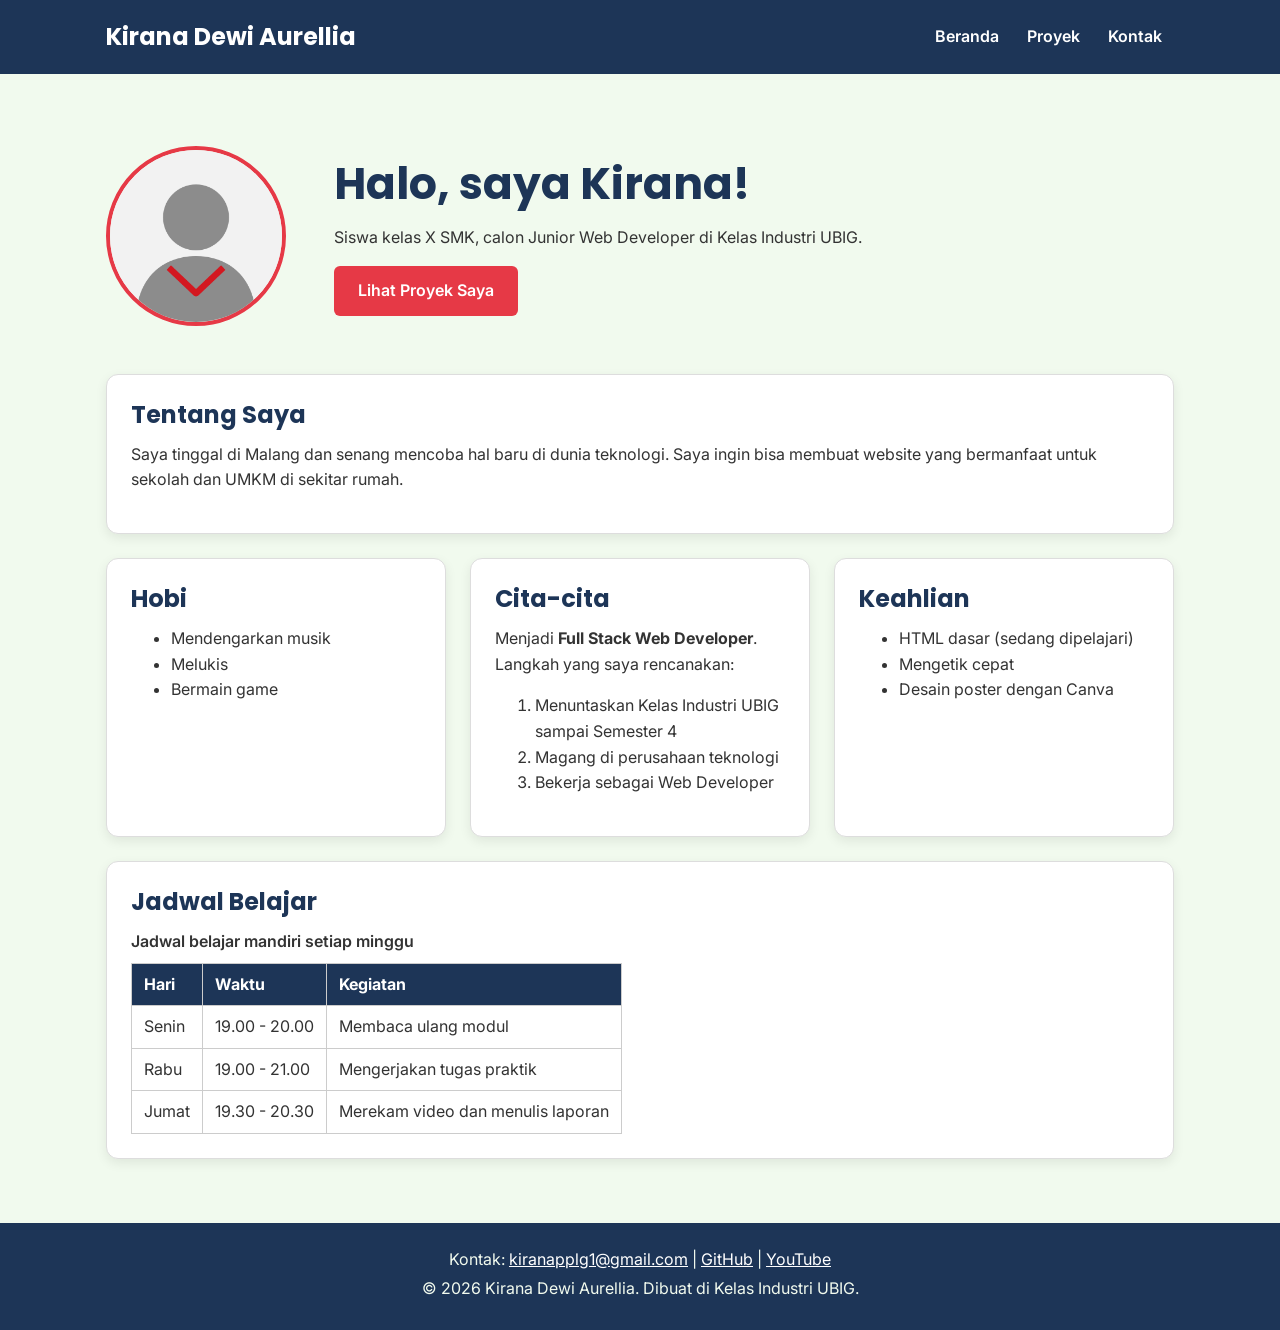
==== index.html @ 0f93162a "feat: menambahkan html pertama" ====
<!DOCTYPE html>
<html lang="id">
<head>
  <meta charset="UTF-8">
  <meta name="viewport" content="width=device-width, initial-scale=1.0">
  <title>Kirana Dewi Aurellia | Beranda</title>
  <link rel="preconnect" href="https://fonts.googleapis.com">
  <link rel="preconnect" href="https://fonts.gstatic.com" crossorigin>
  <link href="https://fonts.googleapis.com/css2?family=Inter:wght@400;600&family=Poppins:wght@600;700&display=swap" rel="stylesheet">
  <link rel="stylesheet" href="css/style.css">
</head>
<body>
  <header>
    <div class="container navbar">
      <h1>Kirana Dewi Aurellia</h1>
      <nav class="menu-laptop">
        <ul>
          <li><a href="index.html">Beranda</a></li>
          <li><a href="proyek.html">Proyek</a></li>
          <li><a href="kontak.html">Kontak</a></li>
        </ul>
      </nav>
      <!-- Tantangan: menu ponsel yang bisa dibuka-tutup -->
      <details class="menu-ponsel">
        <summary>Menu</summary>
        <nav>
          <ul>
            <li><a href="index.html">Beranda</a></li>
            <li><a href="proyek.html">Proyek</a></li>
            <li><a href="kontak.html">Kontak</a></li>
          </ul>
        </nav>
      </details>
    </div>
  </header>

  <main>
    <div class="container">
      <section class="hero">
        <img src="img/foto-profil.png" alt="Foto profil Kirana Dewi Aurellia" width="180">
        <div>
          <h2>Halo, saya Kirana!</h2>
          <p>Siswa kelas X SMK, calon Junior Web Developer di Kelas Industri UBIG.</p>
          <a href="proyek.html" class="tombol">Lihat Proyek Saya</a>
        </div>
      </section>

      <section class="kartu">
        <h2>Tentang Saya</h2>
        <p>Saya tinggal di Malang dan senang mencoba hal baru di dunia teknologi. Saya ingin bisa membuat website yang bermanfaat untuk sekolah dan UMKM di sekitar rumah.</p>
      </section>

      <div class="daftar-kartu">
        <section class="kartu">
          <h2>Hobi</h2>
          <ul>
            <li>Mendengarkan musik</li>
            <li>Melukis</li>
            <li>Bermain game</li>
          </ul>
        </section>

        <section class="kartu">
          <h2>Cita-cita</h2>
          <p>Menjadi <strong>Full Stack Web Developer</strong>. Langkah yang saya rencanakan:</p>
          <ol>
            <li>Menuntaskan Kelas Industri UBIG sampai Semester 4</li>
            <li>Magang di perusahaan teknologi</li>
            <li>Bekerja sebagai Web Developer</li>
          </ol>
        </section>

        <section class="kartu">
          <h2>Keahlian</h2>
          <ul>
            <li>HTML dasar (sedang dipelajari)</li>
            <li>Mengetik cepat</li>
            <li>Desain poster dengan Canva</li>
          </ul>
        </section>
      </div>

      <section class="kartu">
        <h2>Jadwal Belajar</h2>
        <table>
          <caption>Jadwal belajar mandiri setiap minggu</caption>
          <thead>
            <tr>
              <th>Hari</th>
              <th>Waktu</th>
              <th>Kegiatan</th>
            </tr>
          </thead>
          <tbody>
            <tr>
              <td>Senin</td>
              <td>19.00 - 20.00</td>
              <td>Membaca ulang modul</td>
            </tr>
            <tr>
              <td>Rabu</td>
              <td>19.00 - 21.00</td>
              <td>Mengerjakan tugas praktik</td>
            </tr>
            <tr>
              <td>Jumat</td>
              <td>19.30 - 20.30</td>
              <td>Merekam video dan menulis laporan</td>
            </tr>
          </tbody>
        </table>
      </section>
    </div>
  </main>

  <footer>
    <p>Kontak: <a href="mailto:kiranapplg1@gmail.com">kiranapplg1@gmail.com</a> |
      <a href="https://github.com/" target="_blank">GitHub</a> |
      <a href="https://www.youtube.com/" target="_blank">YouTube</a></p>
    <p>&copy; 2026 Kirana Dewi Aurellia. Dibuat di Kelas Industri UBIG.</p>
  </footer>
</body>
</html>
---- css/style.css ----
/* Gaya portofolio Andi Pratama
   Palet: #1D3557 (utama), #E63946 (aksen), #F1FAEE (latar)
   Huruf: Poppins (judul), Inter (isi)
   Tata letak: mobile first, titik ubah 768px (tablet) dan 1024px (laptop) */

/* 1. Reset */
* {
  box-sizing: border-box;
  margin: 0;
}

img {
  max-width: 100%;
  height: auto;
}

/* 2. Dasar halaman: warna dan huruf */
body {
  font-family: "Inter", Arial, sans-serif;
  font-size: 1rem;
  line-height: 1.6;
  color: #333333;
  background-color: #F1FAEE;
}

h1, h2, h3 {
  font-family: "Poppins", Arial, sans-serif;
  color: #1D3557;
  line-height: 1.3;
}

h2 {
  margin-bottom: 0.75rem;
}

p, ul, ol {
  margin-bottom: 1rem;
}

a {
  color: #E63946;
}

/* 3. Wadah, header, dan menu */
.container {
  max-width: 1100px;
  margin: 0 auto;
  padding: 0 1rem;
}

header {
  background-color: #1D3557;
  color: #FFFFFF;
  padding: 1rem 0;
}

header h1 {
  color: #FFFFFF;
  font-size: 1.5rem;
}

.navbar {
  display: flex;
  flex-wrap: wrap;
  justify-content: space-between;
  align-items: center;
  gap: 0.5rem;
}

nav ul {
  display: flex;
  gap: 0.25rem;
  padding: 0;
  margin: 0;
  list-style: none;
}

nav a {
  display: inline-block;
  padding: 0.5rem 0.75rem;
  border-radius: 6px;
  color: #FFFFFF;
  font-weight: 600;
  text-decoration: none;
}

/* Tantangan: menu ponsel buka-tutup dengan details */
.menu-laptop {
  display: none;
}

.menu-ponsel summary {
  padding: 0.5rem 0.75rem;
  border: 1px solid #FFFFFF;
  border-radius: 6px;
  font-weight: 600;
  cursor: pointer;
}

.menu-ponsel ul {
  flex-direction: column;
  margin-top: 0.5rem;
}

/* 4. Isi utama, hero, dan kartu */
main {
  padding: 1.5rem 0;
}

.hero {
  display: flex;
  flex-direction: column;
  align-items: center;
  gap: 1.5rem;
  padding: 1rem 0 2rem;
  text-align: center;
}

.hero img {
  border: 4px solid #E63946;
  border-radius: 50%;
}

.hero h2 {
  font-size: 2rem;
}

.tombol {
  display: inline-block;
  padding: 0.75rem 1.5rem;
  border-radius: 6px;
  background-color: #E63946;
  color: #FFFFFF;
  font-weight: 600;
  text-decoration: none;
}

.kartu {
  background-color: #FFFFFF;
  padding: 1rem;
  margin-bottom: 1.5rem;
  border: 1px solid #DDDDDD;
  border-radius: 12px;
  box-shadow: 0 4px 12px rgba(0, 0, 0, 0.08);
}

.daftar-kartu {
  display: flex;
  flex-wrap: wrap;
  gap: 1.5rem;
  margin-bottom: 1.5rem;
}

.daftar-kartu .kartu {
  flex: 1 1 280px;
  margin-bottom: 0;
}

article img {
  border-radius: 8px;
  border: 1px solid #DDDDDD;
}

/* 5. Tabel */
table {
  border-collapse: collapse;
}

caption {
  font-weight: 600;
  text-align: left;
  margin-bottom: 0.5rem;
}

th, td {
  border: 1px solid #CCCCCC;
  padding: 0.5rem 0.75rem;
  text-align: left;
}

th {
  background-color: #1D3557;
  color: #FFFFFF;
}

/* 6. Form */
label {
  font-weight: 600;
}

input, select, textarea {
  width: 100%;
  max-width: 22rem;
  padding: 0.6rem;
  margin-top: 0.25rem;
  border: 1px solid #CCCCCC;
  border-radius: 6px;
  font-family: inherit;
  font-size: 1rem;
}

button {
  padding: 0.75rem 1.5rem;
  border: none;
  border-radius: 6px;
  background-color: #E63946;
  color: #FFFFFF;
  font-family: inherit;
  font-size: 1rem;
  font-weight: 600;
  cursor: pointer;
}

/* 7. Footer */
footer {
  background-color: #1D3557;
  color: #F1FAEE;
  text-align: center;
  padding: 1.5rem;
}

footer p {
  margin-bottom: 0.25rem;
}

footer a {
  color: #FFFFFF;
}

/* 8. Tablet: lebar layar 768px ke atas */
@media (min-width: 768px) {
  .menu-laptop {
    display: block;
  }

  .menu-ponsel {
    display: none;
  }

  .hero {
    flex-direction: row;
    padding: 2rem 0 3rem;
    text-align: left;
  }

  .kartu {
    padding: 1.5rem;
  }
}

/* 9. Laptop: lebar layar 1024px ke atas */
@media (min-width: 1024px) {
  main {
    padding: 2.5rem 0;
  }

  .hero {
    gap: 3rem;
  }

  .hero h2 {
    font-size: 2.75rem;
  }
}
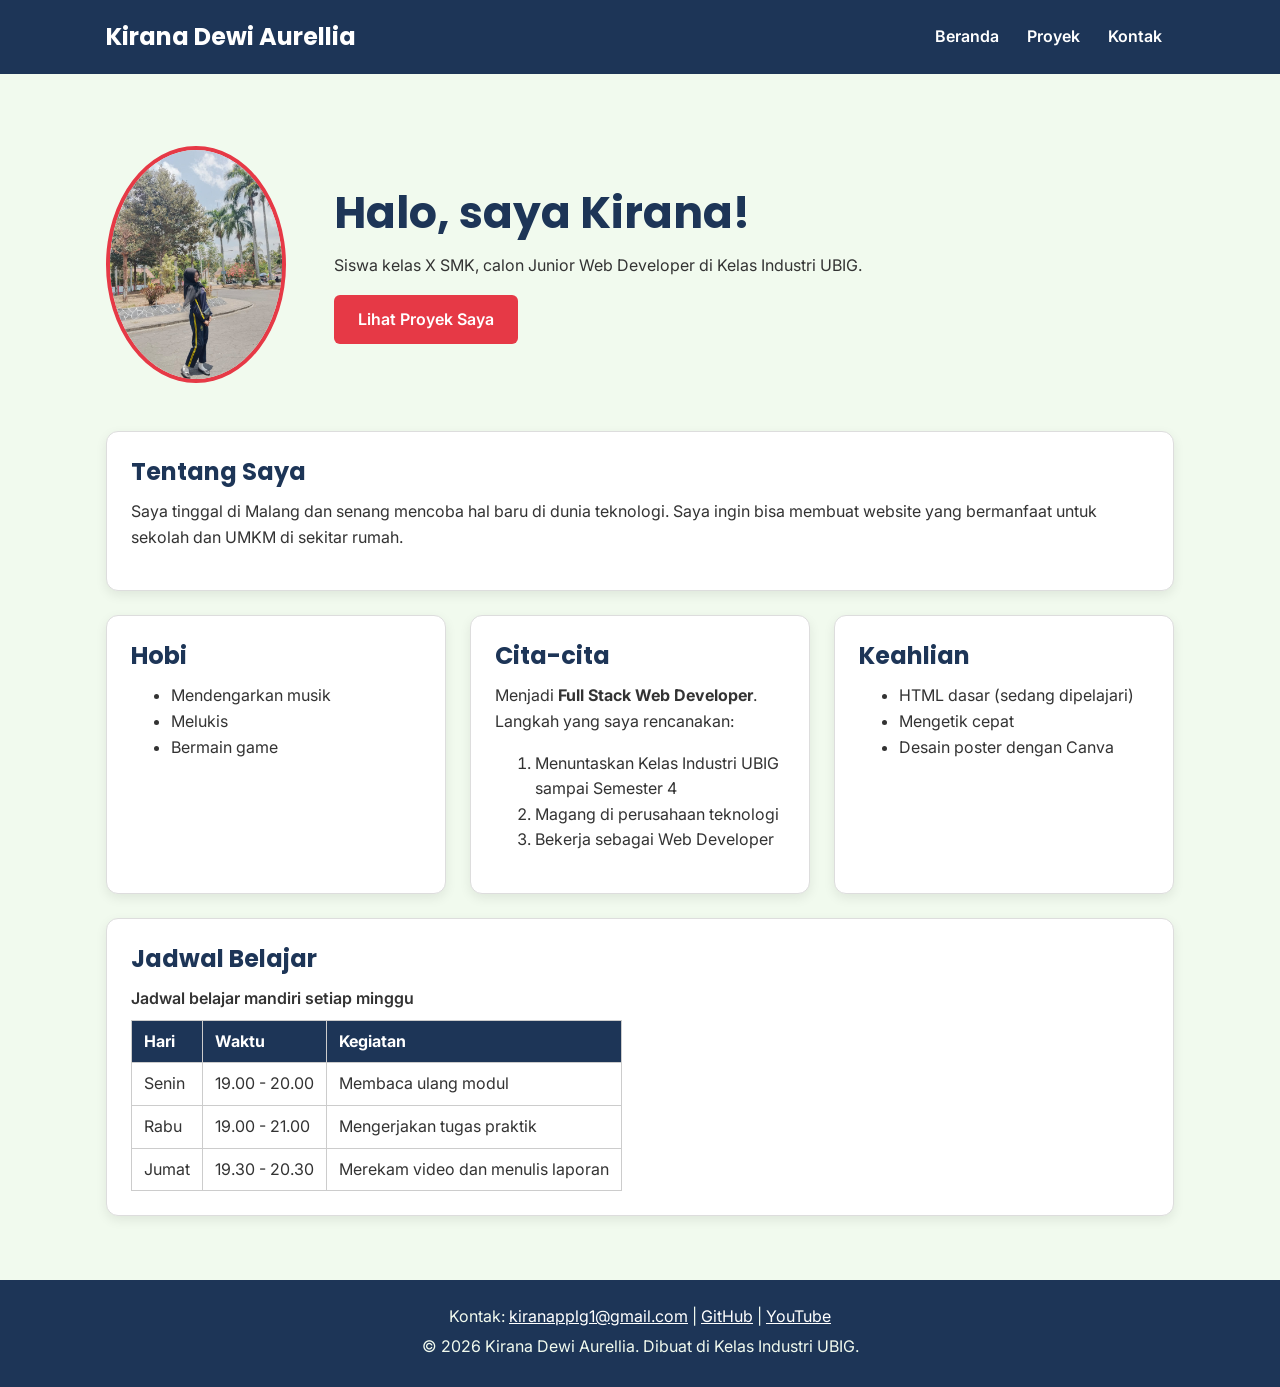
==== commit 0c4327f5: "selesai tugas rumah" ====
--- a/index.html
+++ b/index.html
@@ -4,7 +4,7 @@
   <meta charset="UTF-8">
   <meta name="viewport" content="width=device-width, initial-scale=1.0">
   <title>Kirana Dewi Aurellia | Beranda</title>
-  <link rel="preconnect" href="https://fonts.googleapis.com">
+  <link rel="preconnect" href="https://fm onts.googleapis.com">
   <link rel="preconnect" href="https://fonts.gstatic.com" crossorigin>
   <link href="https://fonts.googleapis.com/css2?family=Inter:wght@400;600&family=Poppins:wght@600;700&display=swap" rel="stylesheet">
   <link rel="stylesheet" href="css/style.css">
@@ -37,7 +37,7 @@
   <main>
     <div class="container">
       <section class="hero">
-        <img src="img/foto-profil.png" alt="Foto profil Kirana Dewi Aurellia" width="180">
+        <img src="img/foto.jpeg" alt="Foto profil Kirana Dewi Aurellia" width="180">
         <div>
           <h2>Halo, saya Kirana!</h2>
           <p>Siswa kelas X SMK, calon Junior Web Developer di Kelas Industri UBIG.</p>
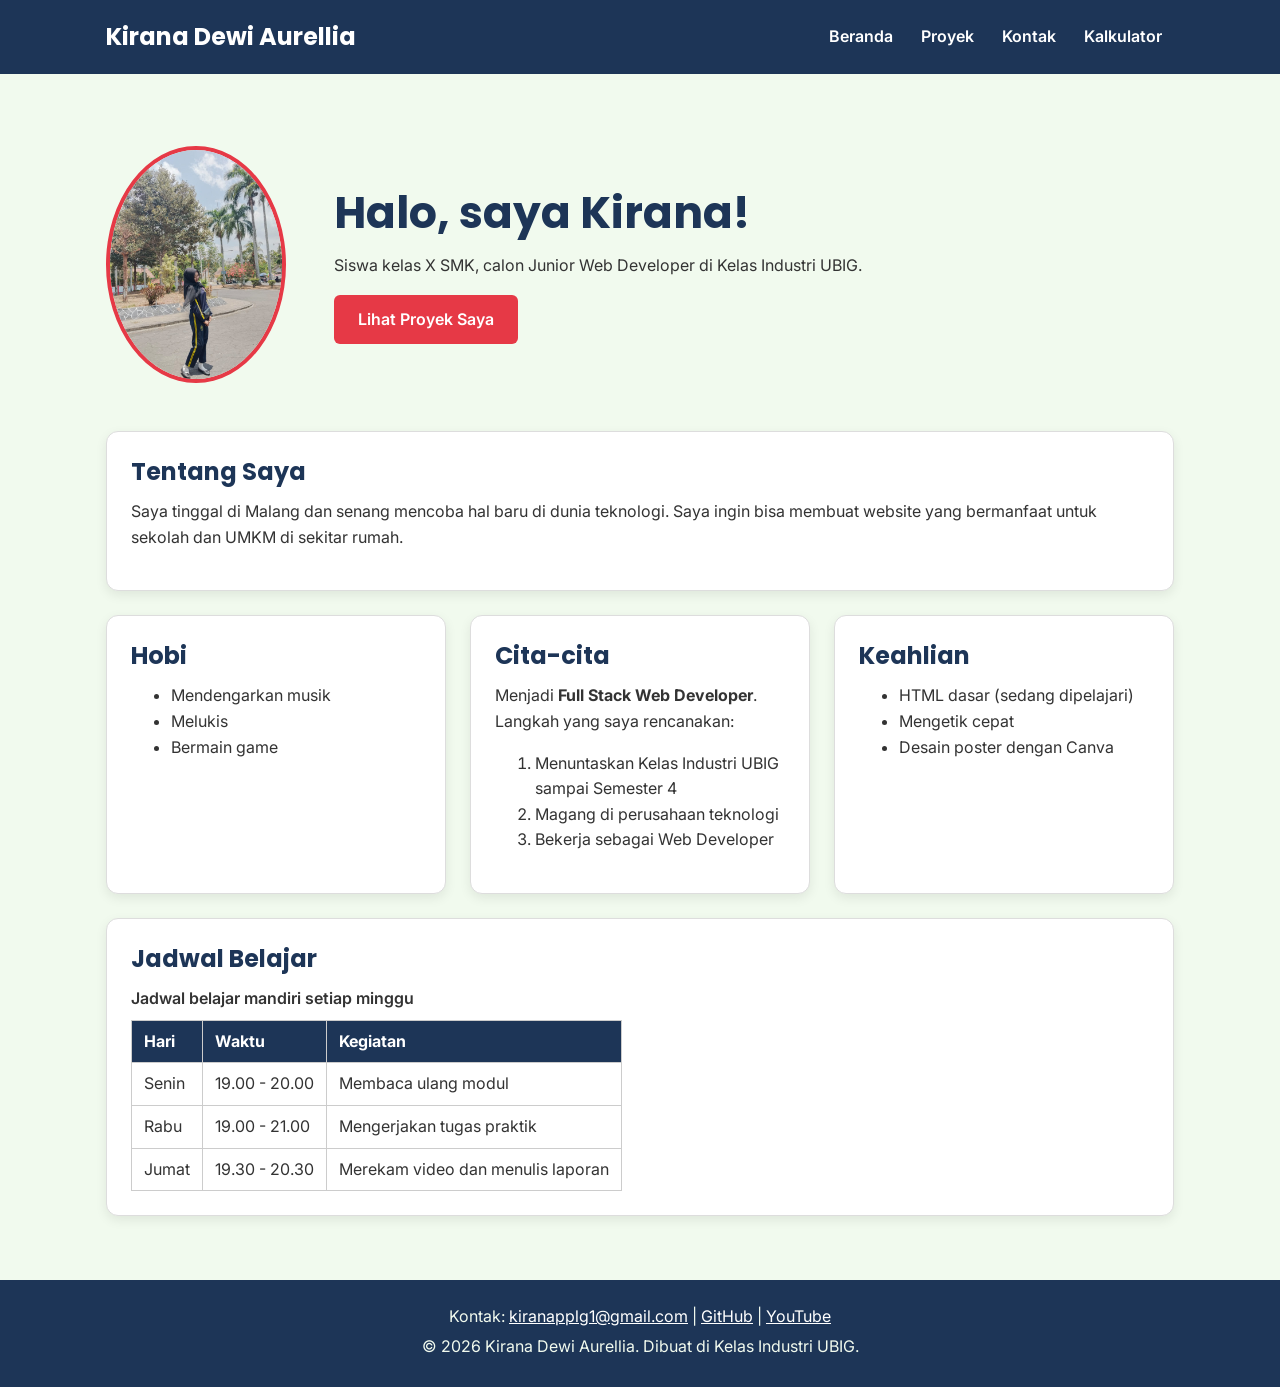
==== commit e13eb3f4: "feat: menambahkan kalkulator nilai" ====
--- a/index.html
+++ b/index.html
@@ -4,7 +4,7 @@
   <meta charset="UTF-8">
   <meta name="viewport" content="width=device-width, initial-scale=1.0">
   <title>Kirana Dewi Aurellia | Beranda</title>
-  <link rel="preconnect" href="https://fm onts.googleapis.com">
+  <link rel="preconnect" href="https://fonts.googleapis.com">
   <link rel="preconnect" href="https://fonts.gstatic.com" crossorigin>
   <link href="https://fonts.googleapis.com/css2?family=Inter:wght@400;600&family=Poppins:wght@600;700&display=swap" rel="stylesheet">
   <link rel="stylesheet" href="css/style.css">
@@ -18,6 +18,7 @@
           <li><a href="index.html">Beranda</a></li>
           <li><a href="proyek.html">Proyek</a></li>
           <li><a href="kontak.html">Kontak</a></li>
+          <li><a href="kalkulator.html">Kalkulator</a></li>
         </ul>
       </nav>
       <!-- Tantangan: menu ponsel yang bisa dibuka-tutup -->
@@ -28,6 +29,7 @@
             <li><a href="index.html">Beranda</a></li>
             <li><a href="proyek.html">Proyek</a></li>
             <li><a href="kontak.html">Kontak</a></li>
+            <li><a href="kalkulator.html">Kalkulator</a></li>
           </ul>
         </nav>
       </details>
@@ -113,10 +115,12 @@
     </div>
   </main>
 
+  <script src="latihan.js"></script>
+
   <footer>
     <p>Kontak: <a href="mailto:kiranapplg1@gmail.com">kiranapplg1@gmail.com</a> |
-      <a href="https://github.com/" target="_blank">GitHub</a> |
-      <a href="https://www.youtube.com/" target="_blank">YouTube</a></p>
+      <a href="https://github.com/kiranadewiaurellia" target="_blank">GitHub</a> |
+      <a href="http://www.youtube.com/@kiranapplg1">YouTube</a></p>
     <p>&copy; 2026 Kirana Dewi Aurellia. Dibuat di Kelas Industri UBIG.</p>
   </footer>
 </body>
--- a/css/style.css
+++ b/css/style.css
@@ -1,4 +1,4 @@
-/* Gaya portofolio Andi Pratama
+/* Gaya portofolio Kirana Dewi Aurellia
    Palet: #1D3557 (utama), #E63946 (aksen), #F1FAEE (latar)
    Huruf: Poppins (judul), Inter (isi)
    Tata letak: mobile first, titik ubah 768px (tablet) dan 1024px (laptop) */
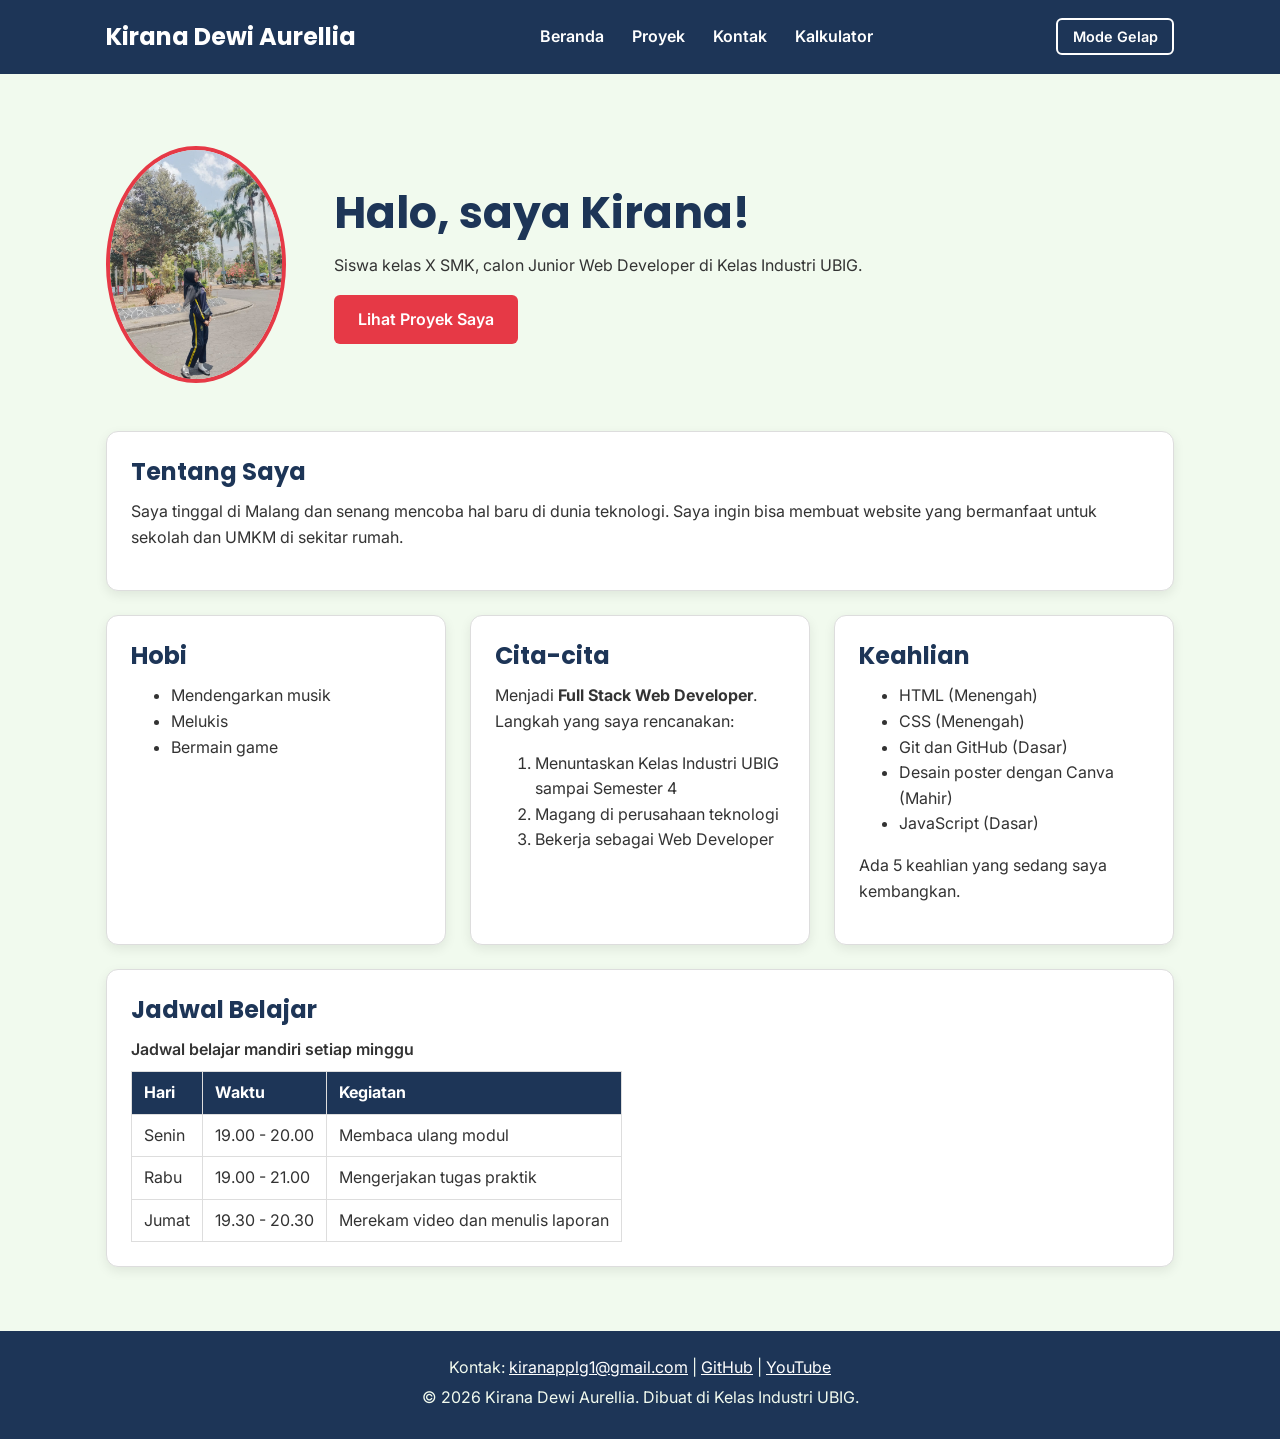
==== commit ece2df63: "feat:tambah keahlian dinamis, mode gelap, dan filter proyek" ====
--- a/index.html
+++ b/index.html
@@ -1,14 +1,18 @@
 <!DOCTYPE html>
 <html lang="id">
+
 <head>
   <meta charset="UTF-8">
   <meta name="viewport" content="width=device-width, initial-scale=1.0">
   <title>Kirana Dewi Aurellia | Beranda</title>
   <link rel="preconnect" href="https://fonts.googleapis.com">
   <link rel="preconnect" href="https://fonts.gstatic.com" crossorigin>
-  <link href="https://fonts.googleapis.com/css2?family=Inter:wght@400;600&family=Poppins:wght@600;700&display=swap" rel="stylesheet">
+  <link href="https://fonts.googleapis.com/css2?family=Inter:wght@400;600&family=Poppins:wght@600;700&display=swap"
+    rel="stylesheet">
   <link rel="stylesheet" href="css/style.css">
+  <script src="js/main.js" defer></script>
 </head>
+
 <body>
   <header>
     <div class="container navbar">
@@ -33,6 +37,7 @@
           </ul>
         </nav>
       </details>
+      <button type="button" id="tombol-tema" class="tombol-tema">Mode Gelap</button>
     </div>
   </header>
 
@@ -49,7 +54,8 @@
 
       <section class="kartu">
         <h2>Tentang Saya</h2>
-        <p>Saya tinggal di Malang dan senang mencoba hal baru di dunia teknologi. Saya ingin bisa membuat website yang bermanfaat untuk sekolah dan UMKM di sekitar rumah.</p>
+        <p>Saya tinggal di Malang dan senang mencoba hal baru di dunia teknologi. Saya ingin bisa membuat website yang
+          bermanfaat untuk sekolah dan UMKM di sekitar rumah.</p>
       </section>
 
       <div class="daftar-kartu">
@@ -74,11 +80,8 @@
 
         <section class="kartu">
           <h2>Keahlian</h2>
-          <ul>
-            <li>HTML dasar (sedang dipelajari)</li>
-            <li>Mengetik cepat</li>
-            <li>Desain poster dengan Canva</li>
-          </ul>
+          <ul id="daftar-skill"></ul>
+          <p id="jumlah-skill"></p>
         </section>
       </div>
 
@@ -115,13 +118,13 @@
     </div>
   </main>
 
-  <script src="latihan.js"></script>
-
   <footer>
     <p>Kontak: <a href="mailto:kiranapplg1@gmail.com">kiranapplg1@gmail.com</a> |
       <a href="https://github.com/kiranadewiaurellia" target="_blank">GitHub</a> |
-      <a href="http://www.youtube.com/@kiranapplg1">YouTube</a></p>
+      <a href="http://www.youtube.com/@kiranapplg1" target="_blank">YouTube</a>
+    </p>
     <p>&copy; 2026 Kirana Dewi Aurellia. Dibuat di Kelas Industri UBIG.</p>
   </footer>
 </body>
-</html>
+
+</html>
--- a/css/style.css
+++ b/css/style.css
@@ -14,18 +14,31 @@
   height: auto;
 }
 
-/* 2. Dasar halaman: warna dan huruf */
+/* 2. Dasar halaman: variabel warna dan huruf */
+:root {
+  --warna-utama: #1D3557;
+  --warna-judul: #1D3557;
+  --warna-aksen: #E63946;
+  --warna-tautan: #E63946;
+  --warna-latar: #F1FAEE;
+  --warna-teks: #333333;
+  --warna-kartu: #FFFFFF;
+  --warna-garis: #DDDDDD;
+}
+
 body {
   font-family: "Inter", Arial, sans-serif;
   font-size: 1rem;
   line-height: 1.6;
-  color: #333333;
-  background-color: #F1FAEE;
-}
-
-h1, h2, h3 {
+  color: var(--warna-teks);
+  background-color: var(--warna-latar);
+}
+
+h1,
+h2,
+h3 {
   font-family: "Poppins", Arial, sans-serif;
-  color: #1D3557;
+  color: var(--warna-judul);
   line-height: 1.3;
 }
 
@@ -33,12 +46,14 @@
   margin-bottom: 0.75rem;
 }
 
-p, ul, ol {
+p,
+ul,
+ol {
   margin-bottom: 1rem;
 }
 
 a {
-  color: #E63946;
+  color: var(--warna-tautan);
 }
 
 /* 3. Wadah, header, dan menu */
@@ -49,7 +64,7 @@
 }
 
 header {
-  background-color: #1D3557;
+  background-color: var(--warna-utama);
   color: #FFFFFF;
   padding: 1rem 0;
 }
@@ -117,7 +132,7 @@
 }
 
 .hero img {
-  border: 4px solid #E63946;
+  border: 4px solid var(--warna-aksen);
   border-radius: 50%;
 }
 
@@ -129,17 +144,17 @@
   display: inline-block;
   padding: 0.75rem 1.5rem;
   border-radius: 6px;
-  background-color: #E63946;
+  background-color: var(--warna-aksen);
   color: #FFFFFF;
   font-weight: 600;
   text-decoration: none;
 }
 
 .kartu {
-  background-color: #FFFFFF;
+  background-color: var(--warna-kartu);
   padding: 1rem;
   margin-bottom: 1.5rem;
-  border: 1px solid #DDDDDD;
+  border: 1px solid var(--warna-garis);
   border-radius: 12px;
   box-shadow: 0 4px 12px rgba(0, 0, 0, 0.08);
 }
@@ -158,7 +173,7 @@
 
 article img {
   border-radius: 8px;
-  border: 1px solid #DDDDDD;
+  border: 1px solid var(--warna-garis);
 }
 
 /* 5. Tabel */
@@ -172,14 +187,15 @@
   margin-bottom: 0.5rem;
 }
 
-th, td {
-  border: 1px solid #CCCCCC;
+th,
+td {
+  border: 1px solid var(--warna-garis);
   padding: 0.5rem 0.75rem;
   text-align: left;
 }
 
 th {
-  background-color: #1D3557;
+  background-color: var(--warna-utama);
   color: #FFFFFF;
 }
 
@@ -188,22 +204,26 @@
   font-weight: 600;
 }
 
-input, select, textarea {
+input,
+select,
+textarea {
   width: 100%;
   max-width: 22rem;
   padding: 0.6rem;
   margin-top: 0.25rem;
-  border: 1px solid #CCCCCC;
+  border: 1px solid var(--warna-garis);
   border-radius: 6px;
   font-family: inherit;
   font-size: 1rem;
+  background-color: var(--warna-kartu);
+  color: var(--warna-teks);
 }
 
 button {
   padding: 0.75rem 1.5rem;
   border: none;
   border-radius: 6px;
-  background-color: #E63946;
+  background-color: var(--warna-aksen);
   color: #FFFFFF;
   font-family: inherit;
   font-size: 1rem;
@@ -211,9 +231,13 @@
   cursor: pointer;
 }
 
+.keterangan {
+  font-size: 0.875rem;
+}
+
 /* 7. Footer */
 footer {
-  background-color: #1D3557;
+  background-color: var(--warna-utama);
   color: #F1FAEE;
   text-align: center;
   padding: 1.5rem;
@@ -262,3 +286,53 @@
     font-size: 2.75rem;
   }
 }
+
+/* 10. Tombol tema, filter, dan label kategori */
+.tombol-tema {
+  padding: 0.5rem 0.9rem;
+  border: 2px solid #FFFFFF;
+  background-color: transparent;
+  font-size: 0.9rem;
+}
+
+.filter {
+  display: flex;
+  flex-wrap: wrap;
+  gap: 0.5rem;
+  margin-bottom: 1rem;
+}
+
+.tombol-filter {
+  padding: 0.5rem 1rem;
+  border: 2px solid var(--warna-garis);
+  background-color: var(--warna-kartu);
+  color: var(--warna-judul);
+}
+
+.tombol-filter.aktif {
+  background-color: var(--warna-aksen);
+  border-color: var(--warna-aksen);
+  color: #FFFFFF;
+}
+
+.label {
+  display: inline-block;
+  padding: 0.1rem 0.6rem;
+  margin-bottom: 0.5rem;
+  border-radius: 999px;
+  background-color: var(--warna-latar);
+  color: var(--warna-judul);
+  font-size: 0.85rem;
+  font-weight: 600;
+}
+
+/* 11. Tema gelap: isi variabel diganti saat body memiliki class gelap */
+body.gelap {
+  --warna-utama: #0B1526;
+  --warna-judul: #A8DADC;
+  --warna-tautan: #FF8A8A;
+  --warna-latar: #121A24;
+  --warna-teks: #E3E8EE;
+  --warna-kartu: #1C2836;
+  --warna-garis: #34465A;
+}
